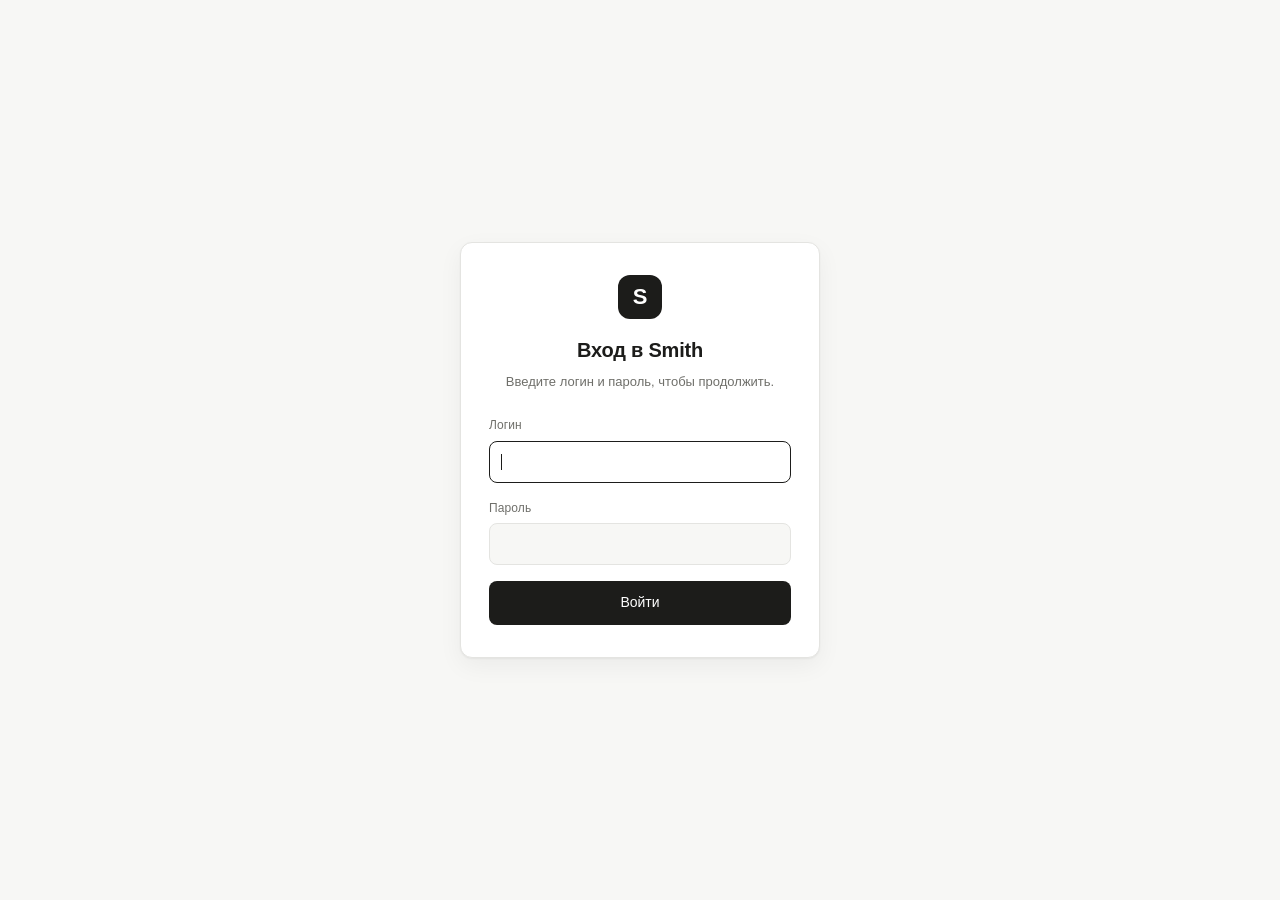
==== smith-frontend/index.html @ c32b57fa "feat: add login/password authentication with Spring Security - app_user table (Flyway V3/V4) with BC" ====
<!DOCTYPE html>
<html lang="ru" data-theme="light">
<head>
    <meta charset="UTF-8">
    <meta name="viewport" content="width=device-width, initial-scale=1.0">
    <title>Smith — ИИ-агент</title>
    <meta name="description" content="Клиент Smith: генерация ответов нейросети DeepSeek">
    <link rel="stylesheet" href="css/base.css">
    <link rel="stylesheet" href="css/app.css">
</head>
<body>
    <div class="app">
        <aside class="sidebar" id="sidebar">
            <header class="sidebar__header">
                <span class="brand">
                    <span class="brand__mark">S</span>
                    <span class="brand__name">Smith</span>
                </span>
                <div class="sidebar__actions">
                    <button type="button" class="icon-btn" id="theme-toggle" title="Сменить тему" aria-label="Сменить тему">
                        <svg class="icon icon--moon" viewBox="0 0 24 24" aria-hidden="true">
                            <path d="M21 12.8A9 9 0 1 1 11.2 3a7 7 0 0 0 9.8 9.8Z"/>
                        </svg>
                        <svg class="icon icon--sun" viewBox="0 0 24 24" aria-hidden="true">
                            <circle cx="12" cy="12" r="4"/>
                            <path d="M12 2v2M12 20v2M4.9 4.9l1.4 1.4M17.7 17.7l1.4 1.4M2 12h2M20 12h2M4.9 19.1l1.4-1.4M17.7 6.3l1.4-1.4"/>
                        </svg>
                    </button>
                    <button type="button" class="icon-btn icon-btn--close" id="sidebar-close" title="Закрыть панель" aria-label="Закрыть панель">
                        <svg class="icon" viewBox="0 0 24 24" aria-hidden="true">
                            <path d="M6 6l12 12M18 6 6 18"/>
                        </svg>
                    </button>
                </div>
            </header>

            <div class="sidebar__body">
                <button type="button" class="btn btn--ghost btn--block" id="new-chat">
                    <svg class="icon" viewBox="0 0 24 24" aria-hidden="true">
                        <path d="M12 5v14M5 12h14"/>
                    </svg>
                    Новый чат
                </button>

                <section class="field">
                    <label class="field__label" for="model">Модель</label>
                    <select class="input" id="model" disabled>
                        <option value="">Загрузка…</option>
                    </select>
                </section>

                <section class="field">
                    <span class="field__label">Режим</span>
                    <label class="switch">
                        <input type="checkbox" id="stream-toggle" checked>
                        <span class="switch__track"><span class="switch__thumb"></span></span>
                        <span class="switch__text">Стриминг ответа</span>
                    </label>
                    <label class="switch">
                        <input type="checkbox" id="context-toggle">
                        <span class="switch__track"><span class="switch__thumb"></span></span>
                        <span class="switch__text">Передавать контекст</span>
                    </label>
                </section>

                <details class="params" id="params">
                    <summary class="params__summary">
                        <span>Параметры генерации</span>
                        <svg class="icon icon--chevron" viewBox="0 0 24 24" aria-hidden="true">
                            <path d="M6 9l6 6 6-6"/>
                        </svg>
                    </summary>

                    <div class="params__grid">
                        <label class="field field--compact">
                            <span class="field__label">Temperature <span class="hint" title="Степень случайности ответа: чем выше, тем разнообразнее и креативнее.">i</span></span>
                            <input class="input" type="number" id="temperature" min="0" max="2" step="0.1" placeholder="1.0">
                        </label>
                        <label class="field field--compact">
                            <span class="field__label">Top P <span class="hint" title="Nucleus sampling: учитываются токены с суммарной вероятностью до top_p. Диапазон (0, 1].">i</span></span>
                            <input class="input" type="number" id="top_p" min="0.01" max="1" step="0.01" placeholder="1.0">
                        </label>
                        <label class="field field--compact">
                            <span class="field__label">Max tokens <span class="hint" title="Максимальное число токенов в генерируемом ответе.">i</span></span>
                            <input class="input" type="number" id="max_tokens" min="1" step="1" placeholder="авто">
                        </label>
                        <label class="field field--compact">
                            <span class="field__label">Top K <span class="hint" title="Ограничивает выбор K наиболее вероятными токенами; принимается, но не передаётся в DeepSeek.">i</span></span>
                            <input class="input" type="number" id="top_k" min="0" step="1" placeholder="—">
                        </label>
                        <label class="field field--compact">
                            <span class="field__label">Thinking <span class="hint" title="Включает режим рассуждений модели перед финальным ответом.">i</span></span>
                            <select class="input" id="thinking">
                                <option value="enabled">enabled</option>
                                <option value="disabled">disabled</option>
                            </select>
                        </label>
                        <label class="field field--compact">
                            <span class="field__label">Reasoning effort <span class="hint" title="Глубина рассуждений в режиме thinking: low, high или max.">i</span></span>
                            <select class="input" id="reasoning_effort">
                                <option value="low">low</option>
                                <option value="high" selected>high</option>
                                <option value="max">max</option>
                            </select>
                        </label>
                        <label class="field field--compact field--full">
                            <span class="field__label">Stop (через запятую, до 16) <span class="hint" title="Последовательности, при появлении которых генерация останавливается (до 16).">i</span></span>
                            <input class="input" type="text" id="stop" placeholder="например: \n\n, ###">
                        </label>
                    </div>
                </details>

                <section class="field field--grow">
                    <label class="field__label" for="system-prompt">Системный промпт <span class="hint" title="Задаёт роль и правила поведения модели до основного запроса.">i</span></label>
                    <textarea class="input input--area" id="system-prompt" rows="1" placeholder="Задайте роль или правила…" autocomplete="off"></textarea>
                </section>
            </div>

            <footer class="sidebar__footer">
                <span class="status" id="status">
                    <span class="status__dot" id="status-dot"></span>
                    <span id="status-text">Проверка соединения…</span>
                </span>
                <div class="sidebar__user">
                    <span class="sidebar__user-name" id="current-user"></span>
                    <button type="button" class="btn btn--ghost btn--small" id="logout">Выйти</button>
                </div>
            </footer>
        </aside>

        <main class="chat">
            <header class="chat__header">
                <button type="button" class="icon-btn icon-btn--menu" id="sidebar-open" title="Открыть панель" aria-label="Открыть панель">
                    <svg class="icon" viewBox="0 0 24 24" aria-hidden="true">
                        <path d="M4 6h16M4 12h16M4 18h16"/>
                    </svg>
                </button>
                <span class="chat__title" id="chat-title">Новый диалог</span>
                <button type="button" class="icon-btn" id="clear-chat" title="Очистить ленту" aria-label="Очистить ленту">
                    <svg class="icon" viewBox="0 0 24 24" aria-hidden="true">
                        <path d="M3 6h18M8 6V4h8v2M6 6l1 14h10l1-14"/>
                    </svg>
                </button>
            </header>

            <div class="chat__messages" id="messages">
                <div class="empty-state" id="empty-state">
                    <span class="empty-state__mark">S</span>
                    <h1 class="empty-state__title">Чем помочь?</h1>
                    <p class="empty-state__text">Задайте вопрос — Smith ответит через DeepSeek. Настройте модель и параметры в панели слева.</p>
                </div>
                <div class="messages-list" id="messages-list"></div>
            </div>

            <form class="composer" id="composer">
                <div class="composer__box">
                    <textarea class="composer__input" id="prompt" rows="1" placeholder="Напишите сообщение…" autocomplete="off"></textarea>
                    <button type="submit" class="composer__send" id="send" title="Отправить" aria-label="Отправить">
                        <svg class="icon" viewBox="0 0 24 24" aria-hidden="true">
                            <path d="M4 12l16-8-6 8 6 8-16-8Z"/>
                        </svg>
                    </button>
                </div>
                <p class="composer__hint">Enter — отправить, Shift+Enter — новая строка</p>
            </form>
        </main>

        <div class="backdrop" id="backdrop"></div>
    </div>

    <div class="toast" id="toast" role="status" aria-live="polite"></div>

    <script type="module" src="js/app.js"></script>
</body>
</html>
---- smith-frontend/css/base.css ----
:root {
    color-scheme: light;
    --bg: #f7f7f5;
    --surface: #ffffff;
    --surface-2: #f1f1ef;
    --border: #e4e4e1;
    --border-strong: #d5d5d1;
    --text: #1c1c1a;
    --text-muted: #6f6f6a;
    --text-faint: #9a9a94;
    --accent: #1c1c1a;
    --accent-contrast: #ffffff;
    --accent-soft: #efefec;
    --danger: #b3261e;
    --success: #2f7d4f;
    --radius: 12px;
    --radius-sm: 8px;
    --shadow: 0 1px 2px rgba(20, 20, 18, 0.05), 0 8px 24px rgba(20, 20, 18, 0.05);
    --font: "Inter", "Segoe UI", -apple-system, BlinkMacSystemFont, Roboto, Arial, sans-serif;
    --mono: "SFMono-Regular", ui-monospace, "Cascadia Code", Consolas, monospace;
}

[data-theme="dark"] {
    color-scheme: dark;
    --bg: #121211;
    --surface: #1b1b19;
    --surface-2: #242422;
    --border: #2e2e2b;
    --border-strong: #3b3b37;
    --text: #ececea;
    --text-muted: #a3a39d;
    --text-faint: #77776f;
    --accent: #ececea;
    --accent-contrast: #161614;
    --accent-soft: #262624;
    --danger: #f2b8b5;
    --success: #7dd3a0;
    --shadow: 0 1px 2px rgba(0, 0, 0, 0.4), 0 12px 32px rgba(0, 0, 0, 0.35);
}

*,
*::before,
*::after {
    box-sizing: border-box;
}

html,
body {
    height: 100%;
}

body {
    margin: 0;
    font-family: var(--font);
    font-size: 15px;
    line-height: 1.55;
    color: var(--text);
    background: var(--bg);
    -webkit-font-smoothing: antialiased;
    text-rendering: optimizeLegibility;
}

button,
input,
select,
textarea {
    font: inherit;
    color: inherit;
}

button {
    cursor: pointer;
}

h1,
h2,
h3,
p {
    margin: 0;
}

svg.icon {
    width: 18px;
    height: 18px;
    fill: none;
    stroke: currentColor;
    stroke-width: 1.8;
    stroke-linecap: round;
    stroke-linejoin: round;
    flex: none;
}

::selection {
    background: var(--accent-soft);
}

:focus-visible {
    outline: 2px solid var(--text);
    outline-offset: 2px;
    border-radius: 4px;
}

::-webkit-scrollbar {
    width: 10px;
    height: 10px;
}

::-webkit-scrollbar-thumb {
    background: var(--border-strong);
    border: 3px solid transparent;
    background-clip: padding-box;
    border-radius: 999px;
}

::-webkit-scrollbar-thumb:hover {
    background: var(--text-faint);
    background-clip: padding-box;
}
---- smith-frontend/css/app.css ----
.app {
    display: grid;
    grid-template-columns: 400px minmax(0, 1fr);
    height: 100dvh;
    overflow: hidden;
}

/* ---------- Sidebar ---------- */

.sidebar {
    display: flex;
    flex-direction: column;
    min-height: 0;
    background: var(--surface);
    border-right: 1px solid var(--border);
}

.sidebar__header {
    display: flex;
    align-items: center;
    justify-content: space-between;
    padding: 16px 16px 12px;
}

.brand {
    display: inline-flex;
    align-items: center;
    gap: 10px;
    font-weight: 600;
    letter-spacing: -0.01em;
}

.brand__mark {
    display: grid;
    place-items: center;
    width: 28px;
    height: 28px;
    border-radius: 8px;
    background: var(--accent);
    color: var(--accent-contrast);
    font-size: 15px;
    font-weight: 700;
}

.sidebar__actions {
    display: inline-flex;
    gap: 4px;
}

.sidebar__body {
    flex: 1;
    min-height: 0;
    overflow-y: auto;
    padding: 4px 16px 16px;
    display: flex;
    flex-direction: column;
    gap: 18px;
}

.sidebar__footer {
    display: flex;
    flex-direction: column;
    gap: 10px;
    padding: 12px 16px;
    border-top: 1px solid var(--border);
}

.sidebar__user {
    display: flex;
    align-items: center;
    justify-content: space-between;
    gap: 10px;
}

.sidebar__user-name {
    font-size: 13px;
    font-weight: 500;
    color: var(--text);
    overflow: hidden;
    text-overflow: ellipsis;
    white-space: nowrap;
}

.btn--small {
    padding: 6px 10px;
    font-size: 12px;
}

/* ---------- Controls ---------- */

.btn {
    display: inline-flex;
    align-items: center;
    justify-content: center;
    gap: 8px;
    padding: 10px 14px;
    border-radius: var(--radius-sm);
    border: 1px solid transparent;
    background: var(--surface-2);
    font-size: 14px;
    font-weight: 500;
    transition: background 0.15s ease, border-color 0.15s ease, opacity 0.15s ease;
}

.btn:hover {
    background: var(--accent-soft);
}

.btn--block {
    width: 100%;
}

.btn--ghost {
    border-color: var(--border);
    background: transparent;
}

.btn--ghost:hover {
    background: var(--surface-2);
}

.btn:disabled {
    opacity: 0.5;
    cursor: not-allowed;
}

.icon-btn {
    display: grid;
    place-items: center;
    width: 34px;
    height: 34px;
    border: none;
    border-radius: var(--radius-sm);
    background: transparent;
    color: var(--text-muted);
    transition: background 0.15s ease, color 0.15s ease;
}

.icon-btn:hover {
    background: var(--surface-2);
    color: var(--text);
}

.icon-btn--close,
.icon-btn--menu {
    display: none;
}

[data-theme="light"] .icon--sun,
[data-theme="dark"] .icon--moon {
    display: none;
}

.field {
    display: flex;
    flex-direction: column;
    gap: 6px;
}

.field__label {
    display: flex;
    align-items: center;
    gap: 4px;
    font-size: 12px;
    font-weight: 500;
    color: var(--text-muted);
    letter-spacing: 0.01em;
}

.field__label .hint {
    flex: none;
}

.field--full {
    grid-column: 1 / -1;
}

.field--grow {
    flex: 1 1 auto;
}

.field--grow .input--area {
    flex: 1 1 auto;
    min-height: 200px;
    max-height: none;
}

.input {
    width: 100%;
    padding: 9px 11px;
    border: 1px solid var(--border);
    border-radius: var(--radius-sm);
    background: var(--bg);
    color: var(--text);
    font-size: 14px;
    transition: border-color 0.15s ease, background 0.15s ease;
}

.input:hover {
    border-color: var(--border-strong);
}

.input:focus {
    outline: none;
    border-color: var(--text);
    background: var(--surface);
}

.input--area {
    resize: none;
    min-height: 36px;
    max-height: 200px;
    overflow-y: auto;
    line-height: 1.5;
}

select.input {
    appearance: none;
    background-image: linear-gradient(45deg, transparent 50%, var(--text-muted) 50%),
        linear-gradient(135deg, var(--text-muted) 50%, transparent 50%);
    background-position: calc(100% - 16px) center, calc(100% - 11px) center;
    background-size: 5px 5px, 5px 5px;
    background-repeat: no-repeat;
    padding-right: 30px;
}

.switch {
    display: flex;
    align-items: center;
    gap: 10px;
    cursor: pointer;
    user-select: none;
    font-size: 14px;
}

.switch input {
    position: absolute;
    opacity: 0;
    width: 0;
    height: 0;
}

.switch__track {
    position: relative;
    width: 36px;
    height: 20px;
    border-radius: 999px;
    background: var(--border-strong);
    transition: background 0.18s ease;
    flex: none;
}

.switch__thumb {
    position: absolute;
    top: 2px;
    left: 2px;
    width: 16px;
    height: 16px;
    border-radius: 50%;
    background: var(--surface);
    box-shadow: 0 1px 2px rgba(0, 0, 0, 0.25);
    transition: transform 0.18s ease;
}

.switch input:checked + .switch__track {
    background: var(--accent);
}

.switch input:checked + .switch__track .switch__thumb {
    transform: translateX(16px);
    background: var(--accent-contrast);
}

.switch input:focus-visible + .switch__track {
    outline: 2px solid var(--text);
    outline-offset: 2px;
}

.switch__text {
    color: var(--text);
}

.hint {
    display: inline-grid;
    place-items: center;
    width: 14px;
    height: 14px;
    border-radius: 50%;
    background: var(--surface-2);
    color: var(--text-faint);
    font-size: 10px;
    font-style: italic;
    font-weight: 600;
    cursor: help;
}

.params {
    flex-shrink: 0;
    border: 1px solid var(--border);
    border-radius: var(--radius);
    overflow: hidden;
}

.params__summary {
    display: flex;
    align-items: center;
    justify-content: space-between;
    padding: 10px 12px;
    font-size: 13px;
    font-weight: 500;
    color: var(--text-muted);
    cursor: pointer;
    list-style: none;
}

.params__summary::-webkit-details-marker {
    display: none;
}

.params__summary:hover {
    background: var(--surface-2);
    color: var(--text);
}

.icon--chevron {
    width: 15px;
    height: 15px;
    transition: transform 0.18s ease;
}

.params[open] .icon--chevron {
    transform: rotate(180deg);
}

.params__grid {
    display: grid;
    grid-template-columns: 1fr 1fr;
    gap: 10px;
    padding: 12px;
    border-top: 1px solid var(--border);
    max-height: max(160px, calc(100dvh - 470px));
    overflow-y: auto;
    overscroll-behavior: contain;
    scrollbar-width: thin;
    scrollbar-color: var(--border-strong) transparent;
}

.params__grid::-webkit-scrollbar {
    width: 8px;
}

.params__grid::-webkit-scrollbar-track {
    background: transparent;
}

.params__grid::-webkit-scrollbar-thumb {
    background: var(--border-strong);
    border: 2px solid transparent;
    background-clip: padding-box;
    border-radius: 999px;
}

.params__grid::-webkit-scrollbar-thumb:hover {
    background: var(--text-faint);
    background-clip: padding-box;
}

.field--compact .field__label {
    font-size: 11px;
}

.field--compact .input {
    padding: 7px 9px;
    font-size: 13px;
}

/* ---------- Status ---------- */

.status {
    display: inline-flex;
    align-items: center;
    gap: 8px;
    font-size: 12px;
    color: var(--text-muted);
}

.status__dot {
    width: 7px;
    height: 7px;
    border-radius: 50%;
    background: var(--text-faint);
    flex: none;
}

.status--online .status__dot {
    background: var(--success);
}

.status--offline .status__dot {
    background: var(--danger);
}

/* ---------- Chat ---------- */

.chat {
    display: flex;
    flex-direction: column;
    min-width: 0;
    min-height: 0;
    background: var(--bg);
}

.chat__header {
    display: flex;
    align-items: center;
    gap: 12px;
    padding: 12px 20px;
    border-bottom: 1px solid var(--border);
    background: color-mix(in srgb, var(--bg) 85%, transparent);
    backdrop-filter: blur(8px);
}

.chat__title {
    flex: 1;
    font-size: 14px;
    font-weight: 500;
    color: var(--text-muted);
    white-space: nowrap;
    overflow: hidden;
    text-overflow: ellipsis;
}

.chat__messages {
    flex: 1;
    min-height: 0;
    overflow-y: auto;
    padding: 28px 20px;
    scroll-behavior: smooth;
}

/* ---------- Messages ---------- */

.msg {
    display: flex;
    gap: 12px;
    width: 100%;
    max-width: 780px;
    margin: 0 auto 26px;
}

.msg--user {
    flex-direction: row-reverse;
}

.msg__avatar {
    display: grid;
    place-items: center;
    width: 28px;
    height: 28px;
    border-radius: 8px;
    font-size: 12px;
    font-weight: 700;
    flex: none;
    margin-top: 2px;
}

.msg--user .msg__avatar {
    background: var(--accent);
    color: var(--accent-contrast);
}

.msg--assistant .msg__avatar {
    background: var(--surface-2);
    color: var(--text-muted);
    border: 1px solid var(--border);
}

.msg__content {
    min-width: 0;
    max-width: 100%;
}

.msg--user .msg__content {
    display: flex;
    flex-direction: column;
    align-items: flex-end;
}

.msg__bubble {
    padding: 11px 15px;
    border-radius: var(--radius);
    white-space: pre-wrap;
    overflow-wrap: anywhere;
}

.msg--user .msg__bubble {
    background: var(--accent);
    color: var(--accent-contrast);
    border-bottom-right-radius: 4px;
}

.msg--assistant .msg__bubble {
    background: var(--surface);
    border: 1px solid var(--border);
    border-bottom-left-radius: 4px;
}

.msg__bubble:empty {
    display: none;
}

.msg__bubble code {
    font-family: var(--mono);
    font-size: 0.88em;
    background: var(--surface-2);
    padding: 1px 5px;
    border-radius: 5px;
}

.msg--user .msg__bubble code {
    background: rgba(255, 255, 255, 0.16);
}

.msg__bubble pre {
    margin: 10px 0 2px;
    padding: 12px;
    background: var(--surface-2);
    border: 1px solid var(--border);
    border-radius: var(--radius-sm);
    overflow-x: auto;
}

.msg__bubble pre code {
    background: none;
    padding: 0;
    font-size: 13px;
}

.msg__meta {
    display: flex;
    flex-wrap: wrap;
    gap: 10px;
    margin-top: 8px;
    font-size: 11px;
    color: var(--text-faint);
}

.reasoning {
    margin-bottom: 8px;
    border: 1px dashed var(--border-strong);
    border-radius: var(--radius-sm);
    background: var(--surface-2);
}

.reasoning > summary {
    padding: 7px 11px;
    font-size: 12px;
    color: var(--text-muted);
    cursor: pointer;
    list-style: none;
}

.reasoning > summary::-webkit-details-marker {
    display: none;
}

.reasoning__body {
    padding: 0 11px 11px;
    font-size: 13px;
    color: var(--text-muted);
    white-space: pre-wrap;
    overflow-wrap: anywhere;
    max-height: 320px;
    overflow-y: auto;
}

.typing {
    display: inline-flex;
    gap: 4px;
    padding: 4px 0;
}

.typing span {
    width: 6px;
    height: 6px;
    border-radius: 50%;
    background: var(--text-faint);
    animation: typing 1.2s infinite ease-in-out;
}

.typing span:nth-child(2) {
    animation-delay: 0.15s;
}

.typing span:nth-child(3) {
    animation-delay: 0.3s;
}

@keyframes typing {
    0%, 60%, 100% {
        opacity: 0.3;
        transform: translateY(0);
    }
    30% {
        opacity: 1;
        transform: translateY(-3px);
    }
}

.msg--error .msg__bubble {
    background: color-mix(in srgb, var(--danger) 10%, var(--surface));
    border-color: color-mix(in srgb, var(--danger) 40%, var(--border));
    color: var(--danger);
}

/* ---------- Empty state ---------- */

.empty-state {
    display: flex;
    flex-direction: column;
    align-items: center;
    justify-content: center;
    text-align: center;
    min-height: 60%;
    padding: 40px 20px;
    color: var(--text-muted);
}

.empty-state__mark {
    display: grid;
    place-items: center;
    width: 52px;
    height: 52px;
    margin-bottom: 18px;
    border-radius: 14px;
    background: var(--accent);
    color: var(--accent-contrast);
    font-size: 24px;
    font-weight: 700;
}

.empty-state__title {
    font-size: 20px;
    font-weight: 600;
    color: var(--text);
    margin-bottom: 6px;
}

.empty-state__text {
    max-width: 420px;
    font-size: 14px;
}

.empty-state[hidden] {
    display: none;
}

/* ---------- Composer ---------- */

.composer {
    padding: 12px 20px 18px;
    border-top: 1px solid var(--border);
    background: var(--bg);
}

.composer__box {
    display: flex;
    align-items: flex-end;
    gap: 8px;
    width: 100%;
    max-width: 780px;
    margin: 0 auto;
    padding: 8px 8px 8px 14px;
    border: 1px solid var(--border);
    border-radius: var(--radius);
    background: var(--surface);
    box-shadow: var(--shadow);
    transition: border-color 0.15s ease;
}

.composer__box:focus-within {
    border-color: var(--text);
}

.composer__input {
    flex: 1;
    min-height: 24px;
    max-height: 200px;
    padding: 6px 0;
    border: none;
    background: transparent;
    resize: none;
    overflow-y: auto;
    line-height: 1.5;
}

.composer__input:focus {
    outline: none;
}

.composer__input::placeholder {
    color: var(--text-faint);
}

.composer__send {
    display: grid;
    place-items: center;
    width: 36px;
    height: 36px;
    border: none;
    border-radius: var(--radius-sm);
    background: var(--accent);
    color: var(--accent-contrast);
    transition: opacity 0.15s ease, transform 0.1s ease;
    flex: none;
}

.composer__send:hover {
    opacity: 0.88;
}

.composer__send:active {
    transform: scale(0.96);
}

.composer__send:disabled {
    opacity: 0.4;
    cursor: not-allowed;
}

.composer__hint {
    max-width: 780px;
    margin: 8px auto 0;
    font-size: 11px;
    color: var(--text-faint);
    text-align: center;
}

/* ---------- Toast ---------- */

.toast {
    position: fixed;
    left: 50%;
    bottom: 24px;
    transform: translate(-50%, 16px);
    max-width: min(90vw, 480px);
    padding: 11px 16px;
    border-radius: var(--radius-sm);
    background: var(--text);
    color: var(--bg);
    font-size: 13px;
    box-shadow: var(--shadow);
    opacity: 0;
    pointer-events: none;
    transition: opacity 0.2s ease, transform 0.2s ease;
    z-index: 60;
}

.toast--visible {
    opacity: 1;
    transform: translate(-50%, 0);
}

.toast--error {
    background: var(--danger);
    color: #fff;
}

/* ---------- Backdrop ---------- */

.backdrop {
    display: none;
    position: fixed;
    inset: 0;
    background: rgba(0, 0, 0, 0.4);
    z-index: 40;
}

.backdrop--visible {
    display: block;
}

/* ---------- Responsive ---------- */

@media (max-width: 860px) {
    .app {
        grid-template-columns: 1fr;
    }

    .sidebar {
        position: fixed;
        top: 0;
        bottom: 0;
        left: 0;
        width: 400px;
        max-width: 86vw;
        z-index: 50;
        transform: translateX(-100%);
        transition: transform 0.22s ease;
    }

    .sidebar--open {
        transform: translateX(0);
        box-shadow: var(--shadow);
    }

    .icon-btn--close,
    .icon-btn--menu {
        display: grid;
    }

    .chat__messages {
        padding: 20px 14px;
    }

    .composer {
        padding: 10px 14px 14px;
    }
}

@media (min-width: 861px) {
    .sidebar__actions .icon-btn--close {
        display: none;
    }
}

@media (prefers-reduced-motion: reduce) {
    * {
        animation-duration: 0.01ms !important;
        transition-duration: 0.01ms !important;
        scroll-behavior: auto !important;
    }
}
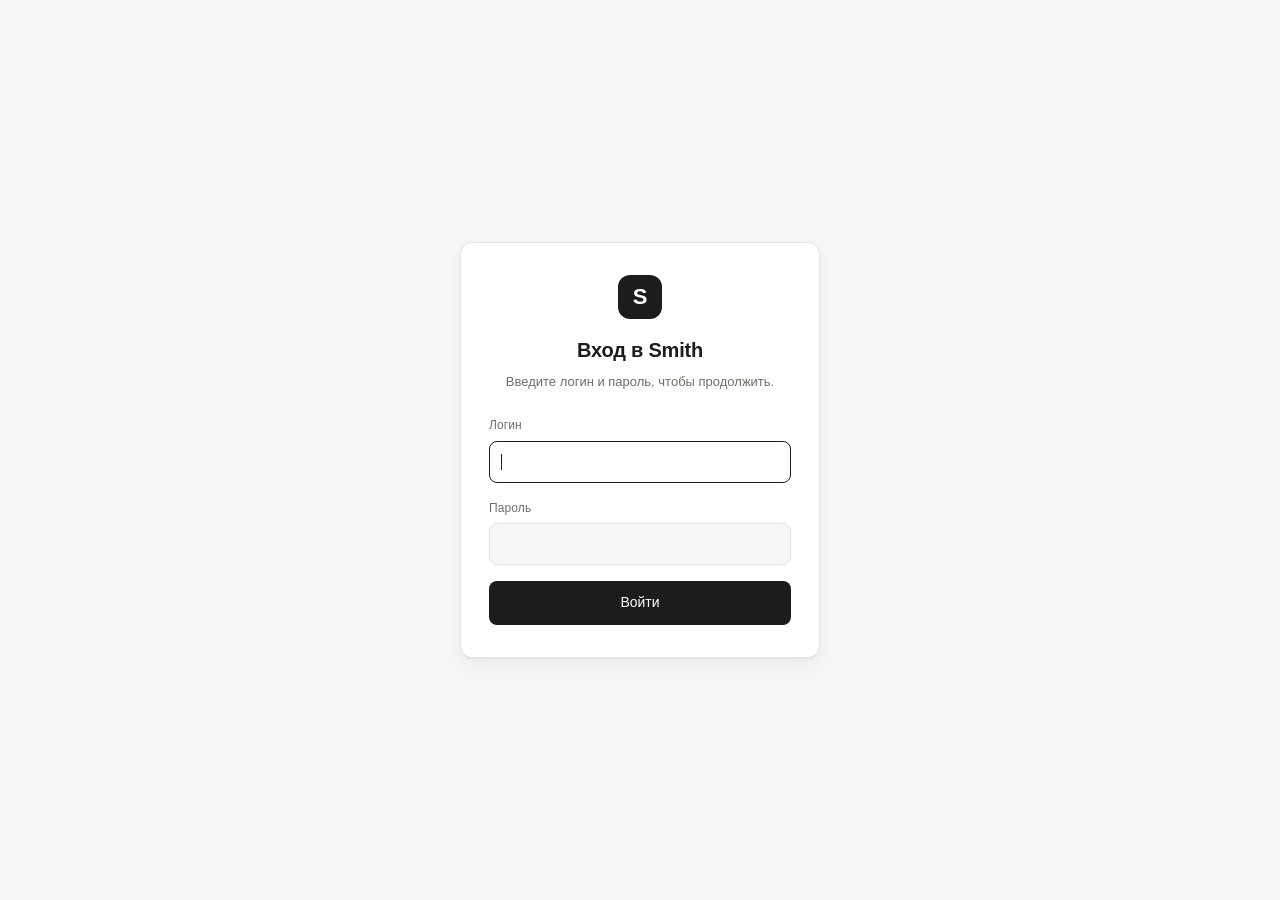
==== commit 4742c8a5: "feat: stream-only UI, expandable params, prod config - frontend: remove streaming toggle, always str" ====
--- a/smith-frontend/index.html
+++ b/smith-frontend/index.html
@@ -51,11 +51,6 @@
 
                 <section class="field">
                     <span class="field__label">Режим</span>
-                    <label class="switch">
-                        <input type="checkbox" id="stream-toggle" checked>
-                        <span class="switch__track"><span class="switch__thumb"></span></span>
-                        <span class="switch__text">Стриминг ответа</span>
-                    </label>
                     <label class="switch">
                         <input type="checkbox" id="context-toggle">
                         <span class="switch__track"><span class="switch__thumb"></span></span>
--- a/smith-frontend/css/app.css
+++ b/smith-frontend/css/app.css
@@ -181,7 +181,7 @@
 
 .field--grow .input--area {
     flex: 1 1 auto;
-    min-height: 200px;
+    min-height: 150px;
     max-height: none;
 }
 
@@ -338,31 +338,6 @@
     gap: 10px;
     padding: 12px;
     border-top: 1px solid var(--border);
-    max-height: max(160px, calc(100dvh - 470px));
-    overflow-y: auto;
-    overscroll-behavior: contain;
-    scrollbar-width: thin;
-    scrollbar-color: var(--border-strong) transparent;
-}
-
-.params__grid::-webkit-scrollbar {
-    width: 8px;
-}
-
-.params__grid::-webkit-scrollbar-track {
-    background: transparent;
-}
-
-.params__grid::-webkit-scrollbar-thumb {
-    background: var(--border-strong);
-    border: 2px solid transparent;
-    background-clip: padding-box;
-    border-radius: 999px;
-}
-
-.params__grid::-webkit-scrollbar-thumb:hover {
-    background: var(--text-faint);
-    background-clip: padding-box;
 }
 
 .field--compact .field__label {
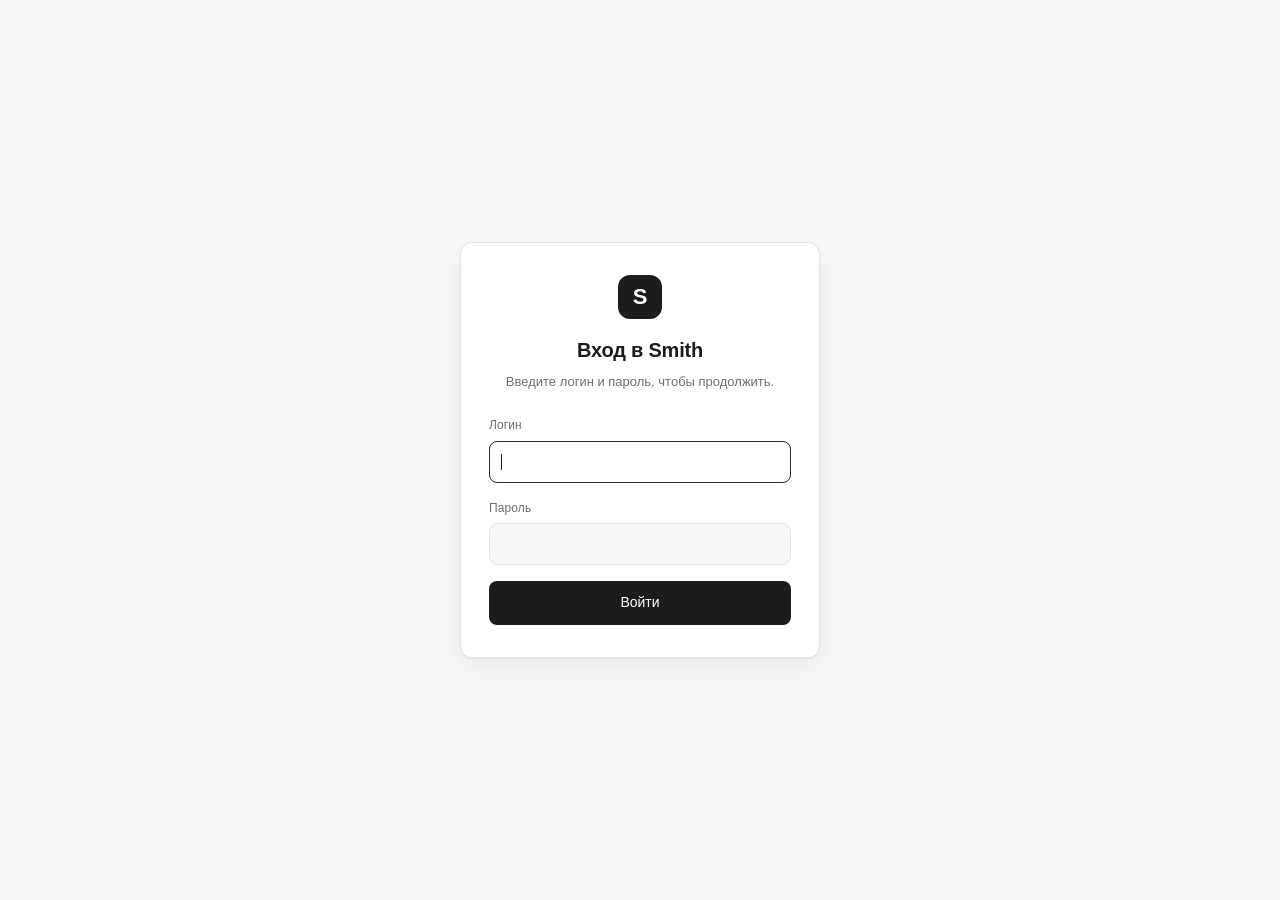
==== commit f59b5d52: "feat: add file attachments with vision model support" ====
--- a/smith-frontend/index.html
+++ b/smith-frontend/index.html
@@ -148,7 +148,13 @@
             </div>
 
             <form class="composer" id="composer">
+                <div class="composer__attachments" id="attachments" hidden></div>
                 <div class="composer__box">
+                    <button type="button" class="composer__attach" id="attach" title="Прикрепить файл" aria-label="Прикрепить файл">
+                        <svg class="icon" viewBox="0 0 24 24" aria-hidden="true">
+                            <path d="M21.44 11.05l-9.19 9.19a6 6 0 0 1-8.49-8.49l9.19-9.19a4 4 0 0 1 5.66 5.66l-9.2 9.19a2 2 0 0 1-2.83-2.83l8.49-8.48"/>
+                        </svg>
+                    </button>
                     <textarea class="composer__input" id="prompt" rows="1" placeholder="Напишите сообщение…" autocomplete="off"></textarea>
                     <button type="submit" class="composer__send" id="send" title="Отправить" aria-label="Отправить">
                         <svg class="icon" viewBox="0 0 24 24" aria-hidden="true">
@@ -156,11 +162,22 @@
                         </svg>
                     </button>
                 </div>
-                <p class="composer__hint">Enter — отправить, Shift+Enter — новая строка</p>
+                <input type="file" id="file-input" class="composer__file" multiple
+                       accept="image/*,.txt,.md,.markdown,.csv,.json,.log,.yaml,.yml,.xml,.html,.css,.js,.ts,.java,.kt,.py,.sql,.sh" hidden>
+                <p class="composer__hint">Enter — отправить, Shift+Enter — новая строка · можно перетащить файлы</p>
             </form>
         </main>
 
         <div class="backdrop" id="backdrop"></div>
+
+        <div class="drop-overlay" id="drop-overlay">
+            <div class="drop-overlay__inner">
+                <svg class="icon drop-overlay__icon" viewBox="0 0 24 24" aria-hidden="true">
+                    <path d="M21.44 11.05l-9.19 9.19a6 6 0 0 1-8.49-8.49l9.19-9.19a4 4 0 0 1 5.66 5.66l-9.2 9.19a2 2 0 0 1-2.83-2.83l8.49-8.48"/>
+                </svg>
+                <span>Отпустите, чтобы прикрепить</span>
+            </div>
+        </div>
     </div>
 
     <div class="toast" id="toast" role="status" aria-live="polite"></div>
--- a/smith-frontend/css/app.css
+++ b/smith-frontend/css/app.css
@@ -518,6 +518,54 @@
     margin-top: 8px;
     font-size: 11px;
     color: var(--text-faint);
+}
+
+.msg__attachments {
+    display: flex;
+    flex-wrap: wrap;
+    gap: 6px;
+    margin-bottom: 6px;
+}
+
+.msg__attachments[hidden] {
+    display: none;
+}
+
+.msg--user .msg__attachments {
+    justify-content: flex-end;
+}
+
+.msg__attachment {
+    display: inline-flex;
+    align-items: center;
+    gap: 6px;
+    max-width: 240px;
+    padding: 4px 9px 4px 6px;
+    border-radius: var(--radius-sm);
+    background: var(--surface-2);
+    color: var(--text-muted);
+    font-size: 12px;
+}
+
+.msg--user .msg__attachment {
+    background: color-mix(in srgb, var(--accent) 12%, var(--surface));
+}
+
+.msg__attachment-badge {
+    flex: none;
+    padding: 1px 5px;
+    border-radius: 4px;
+    background: var(--surface);
+    color: var(--text-faint);
+    font-size: 9px;
+    font-weight: 700;
+    letter-spacing: 0.03em;
+}
+
+.msg__attachment-name {
+    overflow: hidden;
+    text-overflow: ellipsis;
+    white-space: nowrap;
 }
 
 .reasoning {
@@ -675,6 +723,113 @@
 
 .composer__input::placeholder {
     color: var(--text-faint);
+}
+
+.composer__attach {
+    display: grid;
+    place-items: center;
+    width: 36px;
+    height: 36px;
+    border: none;
+    border-radius: var(--radius-sm);
+    background: transparent;
+    color: var(--text-muted);
+    transition: background 0.15s ease, color 0.15s ease;
+    flex: none;
+}
+
+.composer__attach:hover {
+    background: var(--surface-2);
+    color: var(--text);
+}
+
+.composer__attachments {
+    display: flex;
+    flex-wrap: wrap;
+    gap: 8px;
+    width: 100%;
+    max-width: 780px;
+    margin: 0 auto 8px;
+}
+
+.composer__attachments[hidden] {
+    display: none;
+}
+
+.attachment {
+    display: inline-flex;
+    align-items: center;
+    gap: 8px;
+    max-width: 240px;
+    padding: 5px 6px 5px 5px;
+    border: 1px solid var(--border);
+    border-radius: var(--radius-sm);
+    background: var(--surface);
+}
+
+.attachment__thumb {
+    width: 32px;
+    height: 32px;
+    border-radius: 6px;
+    object-fit: cover;
+    flex: none;
+}
+
+.attachment__badge {
+    display: grid;
+    place-items: center;
+    width: 32px;
+    height: 32px;
+    border-radius: 6px;
+    background: var(--surface-2);
+    color: var(--text-muted);
+    font-size: 10px;
+    font-weight: 700;
+    flex: none;
+}
+
+.attachment__meta {
+    display: flex;
+    flex-direction: column;
+    min-width: 0;
+    line-height: 1.25;
+}
+
+.attachment__name {
+    font-size: 12px;
+    color: var(--text);
+    overflow: hidden;
+    text-overflow: ellipsis;
+    white-space: nowrap;
+}
+
+.attachment__size {
+    font-size: 10px;
+    color: var(--text-faint);
+}
+
+.attachment__remove {
+    display: grid;
+    place-items: center;
+    width: 20px;
+    height: 20px;
+    border: none;
+    border-radius: 50%;
+    background: transparent;
+    color: var(--text-faint);
+    font-size: 15px;
+    line-height: 1;
+    flex: none;
+}
+
+.attachment__remove:hover {
+    background: var(--surface-2);
+    color: var(--danger);
+}
+
+.composer--dragover .composer__box {
+    border-color: var(--accent);
+    background: var(--accent-soft);
 }
 
 .composer__send {
@@ -755,6 +910,43 @@
     display: block;
 }
 
+/* ---------- Drop overlay ---------- */
+
+.drop-overlay {
+    display: none;
+    position: fixed;
+    inset: 0;
+    z-index: 70;
+    background: color-mix(in srgb, var(--bg) 70%, transparent);
+    backdrop-filter: blur(3px);
+    place-items: center;
+    pointer-events: none;
+}
+
+.drop-overlay--visible {
+    display: grid;
+}
+
+.drop-overlay__inner {
+    display: flex;
+    flex-direction: column;
+    align-items: center;
+    gap: 12px;
+    padding: 32px 40px;
+    border: 2px dashed var(--border-strong);
+    border-radius: var(--radius);
+    background: var(--surface);
+    color: var(--text-muted);
+    font-size: 14px;
+    box-shadow: var(--shadow);
+}
+
+.drop-overlay__icon {
+    width: 28px;
+    height: 28px;
+    color: var(--text-muted);
+}
+
 /* ---------- Responsive ---------- */
 
 @media (max-width: 860px) {
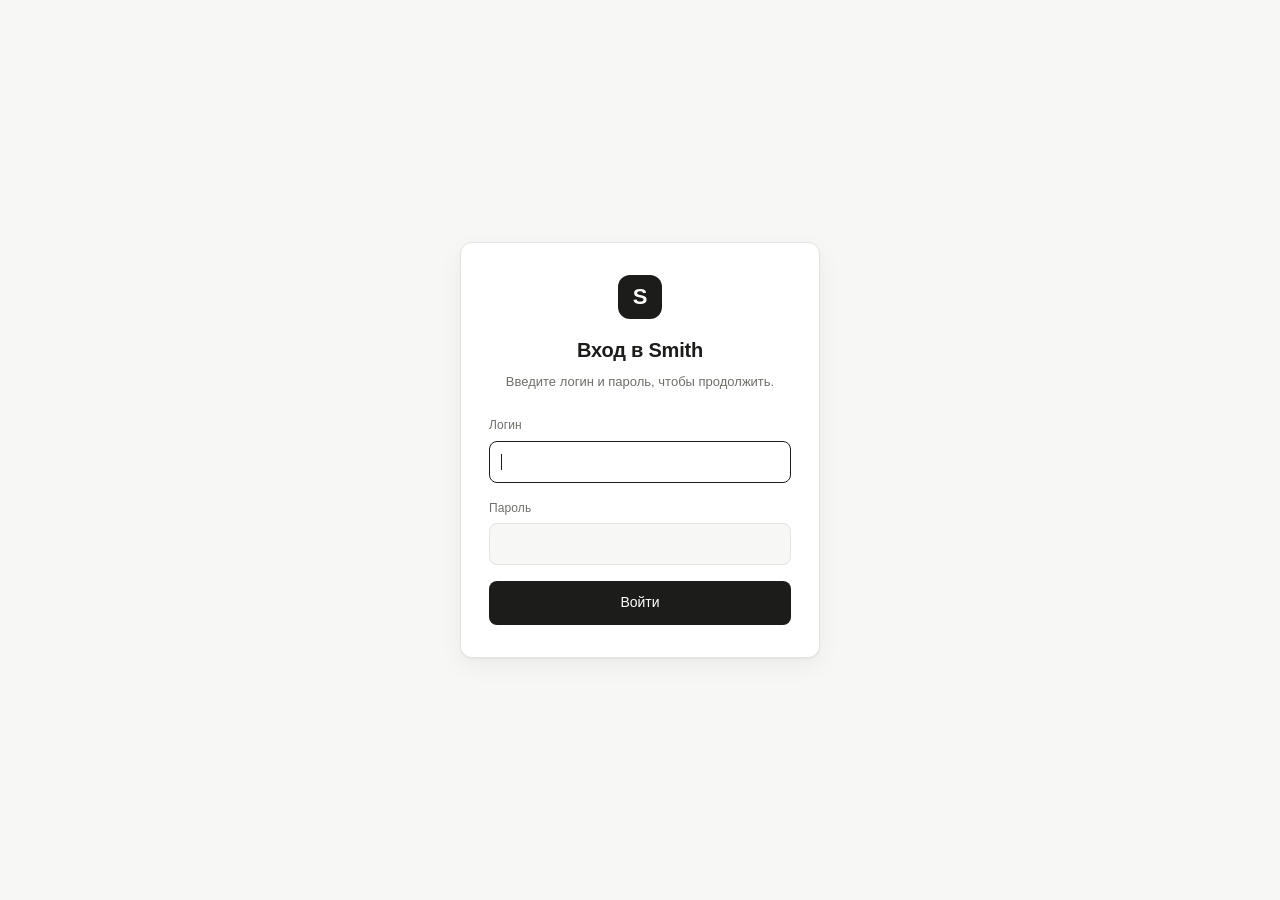
==== commit 3aa0ad11: "feat: add token usage stats panel under the chat" ====
--- a/smith-frontend/index.html
+++ b/smith-frontend/index.html
@@ -147,6 +147,12 @@
                 <div class="messages-list" id="messages-list"></div>
             </div>
 
+            <div class="token-stats" id="token-stats" hidden>
+                <span class="token-stats__item">Текущий запрос: <b id="stat-prompt">—</b></span>
+                <span class="token-stats__item">История диалога: <b id="stat-history">—</b></span>
+                <span class="token-stats__item">Ответ модели: <b id="stat-completion">—</b></span>
+            </div>
+
             <form class="composer" id="composer">
                 <div class="composer__attachments" id="attachments" hidden></div>
                 <div class="composer__box">
--- a/smith-frontend/css/app.css
+++ b/smith-frontend/css/app.css
@@ -676,6 +676,30 @@
 
 .empty-state[hidden] {
     display: none;
+}
+
+/* ---------- Token stats ---------- */
+
+.token-stats {
+    display: flex;
+    align-items: center;
+    justify-content: center;
+    flex-wrap: wrap;
+    gap: 8px 18px;
+    max-width: 780px;
+    margin: 0 auto;
+    padding: 8px 20px;
+    font-size: 12px;
+    color: var(--text-faint);
+}
+
+.token-stats[hidden] {
+    display: none;
+}
+
+.token-stats__item b {
+    color: var(--text-muted);
+    font-weight: 600;
 }
 
 /* ---------- Composer ---------- */
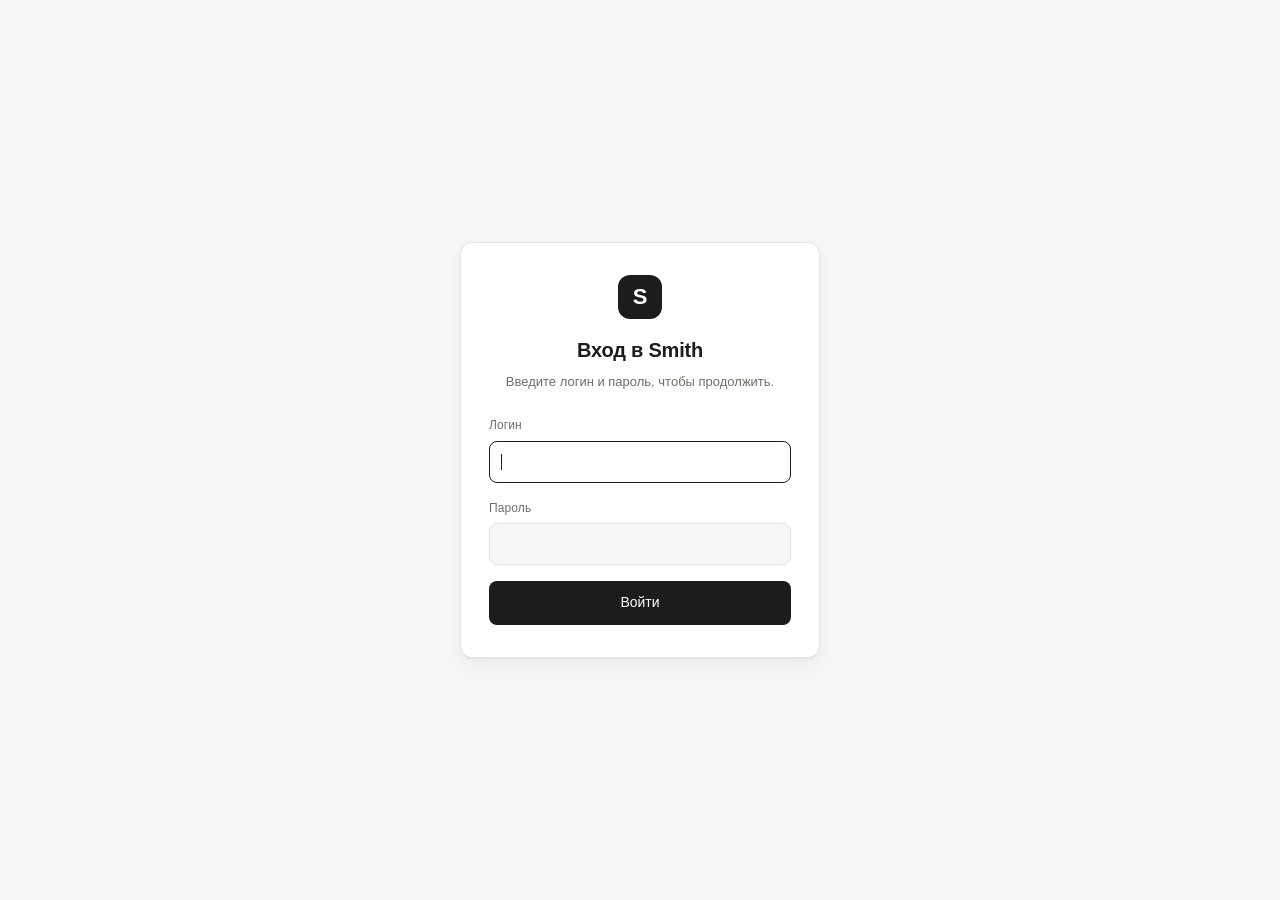
==== commit 1ce5b14d: "feat: add context management strategies (as-is, sliding window, sticky facts, branching, summarize)" ====
--- a/smith-frontend/index.html
+++ b/smith-frontend/index.html
@@ -58,6 +58,35 @@
                     </label>
                 </section>
 
+                <section class="field field--strategy">
+                    <label class="field__label" for="context-strategy">Стратегия управления контекстом <span class="hint" title="Как готовится контекст диалога перед отправкой в модель. Доступно только при включённом «Передавать контекст».">i</span></label>
+                    <select class="input" id="context-strategy" disabled>
+                        <option value="as_is">Как есть (As is)</option>
+                        <option value="sliding_window">Скользящее окно (Sliding Window)</option>
+                        <option value="sticky_facts">Закреплённые факты (Sticky Facts)</option>
+                        <option value="branching">Ветки диалога (Branching)</option>
+                        <option value="summarize">Саммаризация (Summarization)</option>
+                    </select>
+                    <label class="field field--compact" id="sliding-window-ctl" hidden>
+                        <span class="field__label">Последние <span class="hint" title="Сколько последних сообщений диалога (вопрос + ответ) передавать в модель.">i</span></span>
+                        <div class="summary-interval">
+                            <input class="input" type="number" id="sliding-window-size" min="1" step="1" value="10">
+                            <span class="summary-interval__suffix">сообщений</span>
+                        </div>
+                    </label>
+                    <label class="field field--compact" id="summary-interval-ctl" hidden>
+                        <span class="field__label">Каждые <span class="hint" title="Через сколько сообщений диалога (вопрос + ответ) сжимать контекст в саммари.">i</span></span>
+                        <div class="summary-interval">
+                            <input class="input" type="number" id="summary-interval" min="1" step="1" value="10">
+                            <span class="summary-interval__suffix">сообщений</span>
+                        </div>
+                    </label>
+                    <div class="facts" id="facts-panel" hidden>
+                        <span class="field__label">Факты (ключ: значение)</span>
+                        <div class="facts__list" id="facts-list"></div>
+                    </div>
+                </section>
+
                 <details class="params" id="params">
                     <summary class="params__summary">
                         <span>Параметры генерации</span>
@@ -131,6 +160,7 @@
                     </svg>
                 </button>
                 <span class="chat__title" id="chat-title">Новый диалог</span>
+                <select class="input branch-switcher" id="branch-switcher" title="Ветка диалога" hidden></select>
                 <button type="button" class="icon-btn" id="clear-chat" title="Очистить ленту" aria-label="Очистить ленту">
                     <svg class="icon" viewBox="0 0 24 24" aria-hidden="true">
                         <path d="M3 6h18M8 6V4h8v2M6 6l1 14h10l1-14"/>
@@ -151,6 +181,8 @@
                 <span class="token-stats__item">Текущий запрос: <b id="stat-prompt">—</b></span>
                 <span class="token-stats__item">История диалога: <b id="stat-history">—</b></span>
                 <span class="token-stats__item">Ответ модели: <b id="stat-completion">—</b></span>
+                <span class="token-stats__item" id="stat-summary-item" hidden>Саммаризация: <b id="stat-summary">—</b></span>
+                <span class="token-stats__item" id="stat-facts-item" hidden>Факты: <b id="stat-facts">—</b></span>
             </div>
 
             <form class="composer" id="composer">
--- a/smith-frontend/css/app.css
+++ b/smith-frontend/css/app.css
@@ -280,6 +280,85 @@
     color: var(--text);
 }
 
+.switch:has(input:disabled) {
+    cursor: not-allowed;
+    opacity: 0.55;
+}
+
+.field--summary {
+    padding-left: 14px;
+    border-left: 2px solid var(--border);
+}
+
+.field--strategy {
+    padding-left: 14px;
+    border-left: 2px solid var(--border);
+}
+
+.facts {
+    display: flex;
+    flex-direction: column;
+    gap: 6px;
+    margin-top: 4px;
+}
+
+.facts__list {
+    display: flex;
+    flex-direction: column;
+    gap: 4px;
+    max-height: 180px;
+    overflow-y: auto;
+    padding: 8px;
+    border: 1px dashed var(--border-strong);
+    border-radius: var(--radius-sm);
+    background: var(--surface-2);
+    font-size: 12px;
+}
+
+.facts__row {
+    display: flex;
+    gap: 6px;
+    line-height: 1.35;
+}
+
+.facts__key {
+    flex: none;
+    max-width: 45%;
+    font-weight: 600;
+    color: var(--text-muted);
+    overflow-wrap: anywhere;
+}
+
+.facts__value {
+    color: var(--text);
+    overflow-wrap: anywhere;
+}
+
+.facts__empty {
+    color: var(--text-faint);
+    font-style: italic;
+}
+
+.summary-interval {
+    display: flex;
+    align-items: center;
+    gap: 8px;
+}
+
+.summary-interval .input {
+    width: 74px;
+}
+
+.summary-interval__suffix {
+    font-size: 13px;
+    color: var(--text-muted);
+}
+
+.input:disabled {
+    opacity: 0.55;
+    cursor: not-allowed;
+}
+
 .hint {
     display: inline-grid;
     place-items: center;
@@ -403,6 +482,14 @@
     white-space: nowrap;
     overflow: hidden;
     text-overflow: ellipsis;
+}
+
+.branch-switcher {
+    width: auto;
+    max-width: 220px;
+    padding: 6px 28px 6px 10px;
+    font-size: 13px;
+    flex: none;
 }
 
 .chat__messages {
@@ -480,6 +567,29 @@
     border-bottom-left-radius: 4px;
 }
 
+.msg--system {
+    justify-content: center;
+}
+
+.msg--system .msg__avatar {
+    background: var(--surface-2);
+    color: var(--text-faint);
+    border: 1px dashed var(--border-strong);
+}
+
+.msg--system .msg__content {
+    max-width: 100%;
+    text-align: center;
+}
+
+.msg--system .msg__bubble {
+    background: var(--surface-2);
+    border: 1px dashed var(--border-strong);
+    color: var(--text-muted);
+    font-size: 13px;
+    text-align: left;
+}
+
 .msg__bubble:empty {
     display: none;
 }
@@ -518,6 +628,30 @@
     margin-top: 8px;
     font-size: 11px;
     color: var(--text-faint);
+}
+
+.msg--user .msg__meta {
+    justify-content: flex-end;
+}
+
+.msg__fork {
+    display: none;
+    border: 1px solid var(--border);
+    border-radius: 999px;
+    background: transparent;
+    color: var(--text-muted);
+    font-size: 11px;
+    padding: 2px 8px;
+    cursor: pointer;
+}
+
+.msg__fork:hover {
+    background: var(--surface-2);
+    color: var(--text);
+}
+
+[data-strategy="branching"] .msg__fork {
+    display: inline-flex;
 }
 
 .msg__attachments {
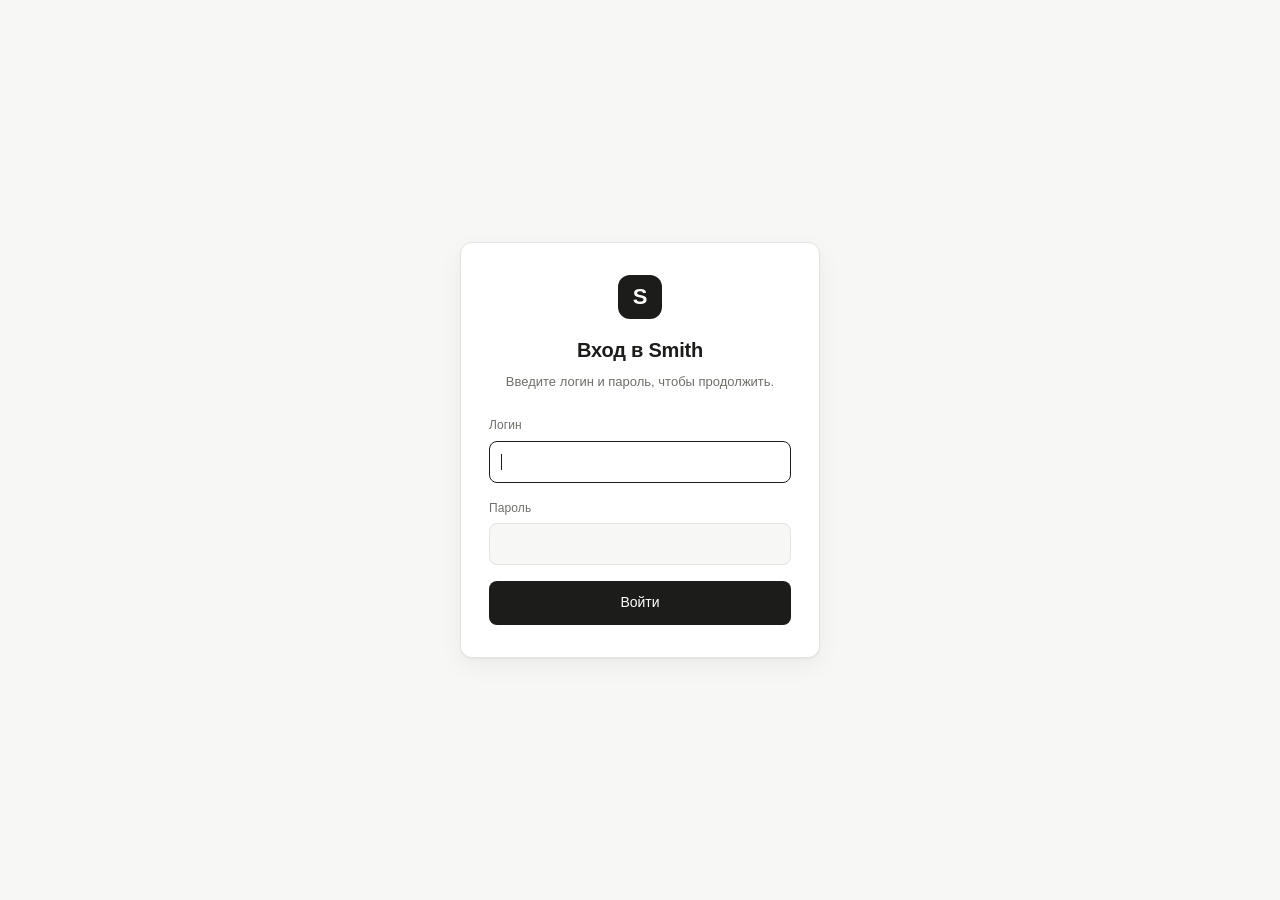
==== commit 71691faf: "feat: show only strategy-relevant context fields, fix hidden panels and default as-is" ====
--- a/smith-frontend/index.html
+++ b/smith-frontend/index.html
@@ -61,7 +61,7 @@
                 <section class="field field--strategy">
                     <label class="field__label" for="context-strategy">Стратегия управления контекстом <span class="hint" title="Как готовится контекст диалога перед отправкой в модель. Доступно только при включённом «Передавать контекст».">i</span></label>
                     <select class="input" id="context-strategy" disabled>
-                        <option value="as_is">Как есть (As is)</option>
+                        <option value="as_is" selected>Как есть (As is)</option>
                         <option value="sliding_window">Скользящее окно (Sliding Window)</option>
                         <option value="sticky_facts">Закреплённые факты (Sticky Facts)</option>
                         <option value="branching">Ветки диалога (Branching)</option>
@@ -85,6 +85,11 @@
                         <span class="field__label">Факты (ключ: значение)</span>
                         <div class="facts__list" id="facts-list"></div>
                     </div>
+                    <div class="branches" id="branches-panel" hidden>
+                        <span class="field__label">Ветки диалога <span class="hint" title="Активная ветка подсвечена. «Разветвить» создаёт новую ветку от последнего сообщения активной ветки. Ветку также можно создать кнопкой у любого сообщения.">i</span></span>
+                        <div class="branches__list" id="branches-list"></div>
+                        <button type="button" class="btn btn--ghost btn--block" id="fork-branch">Разветвить</button>
+                    </div>
                 </section>
 
                 <details class="params" id="params">
--- a/smith-frontend/css/base.css
+++ b/smith-frontend/css/base.css
@@ -42,6 +42,10 @@
 *::before,
 *::after {
     box-sizing: border-box;
+}
+
+[hidden] {
+    display: none !important;
 }
 
 html,
--- a/smith-frontend/css/app.css
+++ b/smith-frontend/css/app.css
@@ -337,6 +337,49 @@
 .facts__empty {
     color: var(--text-faint);
     font-style: italic;
+}
+
+.branches {
+    display: flex;
+    flex-direction: column;
+    gap: 6px;
+    margin-top: 4px;
+}
+
+.branches__list {
+    display: flex;
+    flex-direction: column;
+    gap: 4px;
+    max-height: 160px;
+    overflow-y: auto;
+}
+
+.branches__item {
+    text-align: left;
+    padding: 7px 9px;
+    border: 1px solid var(--border);
+    border-radius: var(--radius-sm);
+    background: var(--surface);
+    color: var(--text);
+    font-size: 13px;
+    cursor: pointer;
+    transition: background 0.15s ease, border-color 0.15s ease;
+}
+
+.branches__item:hover {
+    background: var(--surface-2);
+}
+
+.branches__item--active {
+    border-color: var(--accent);
+    background: var(--accent-soft);
+    font-weight: 600;
+}
+
+.branches__empty {
+    color: var(--text-faint);
+    font-style: italic;
+    font-size: 12px;
 }
 
 .summary-interval {
